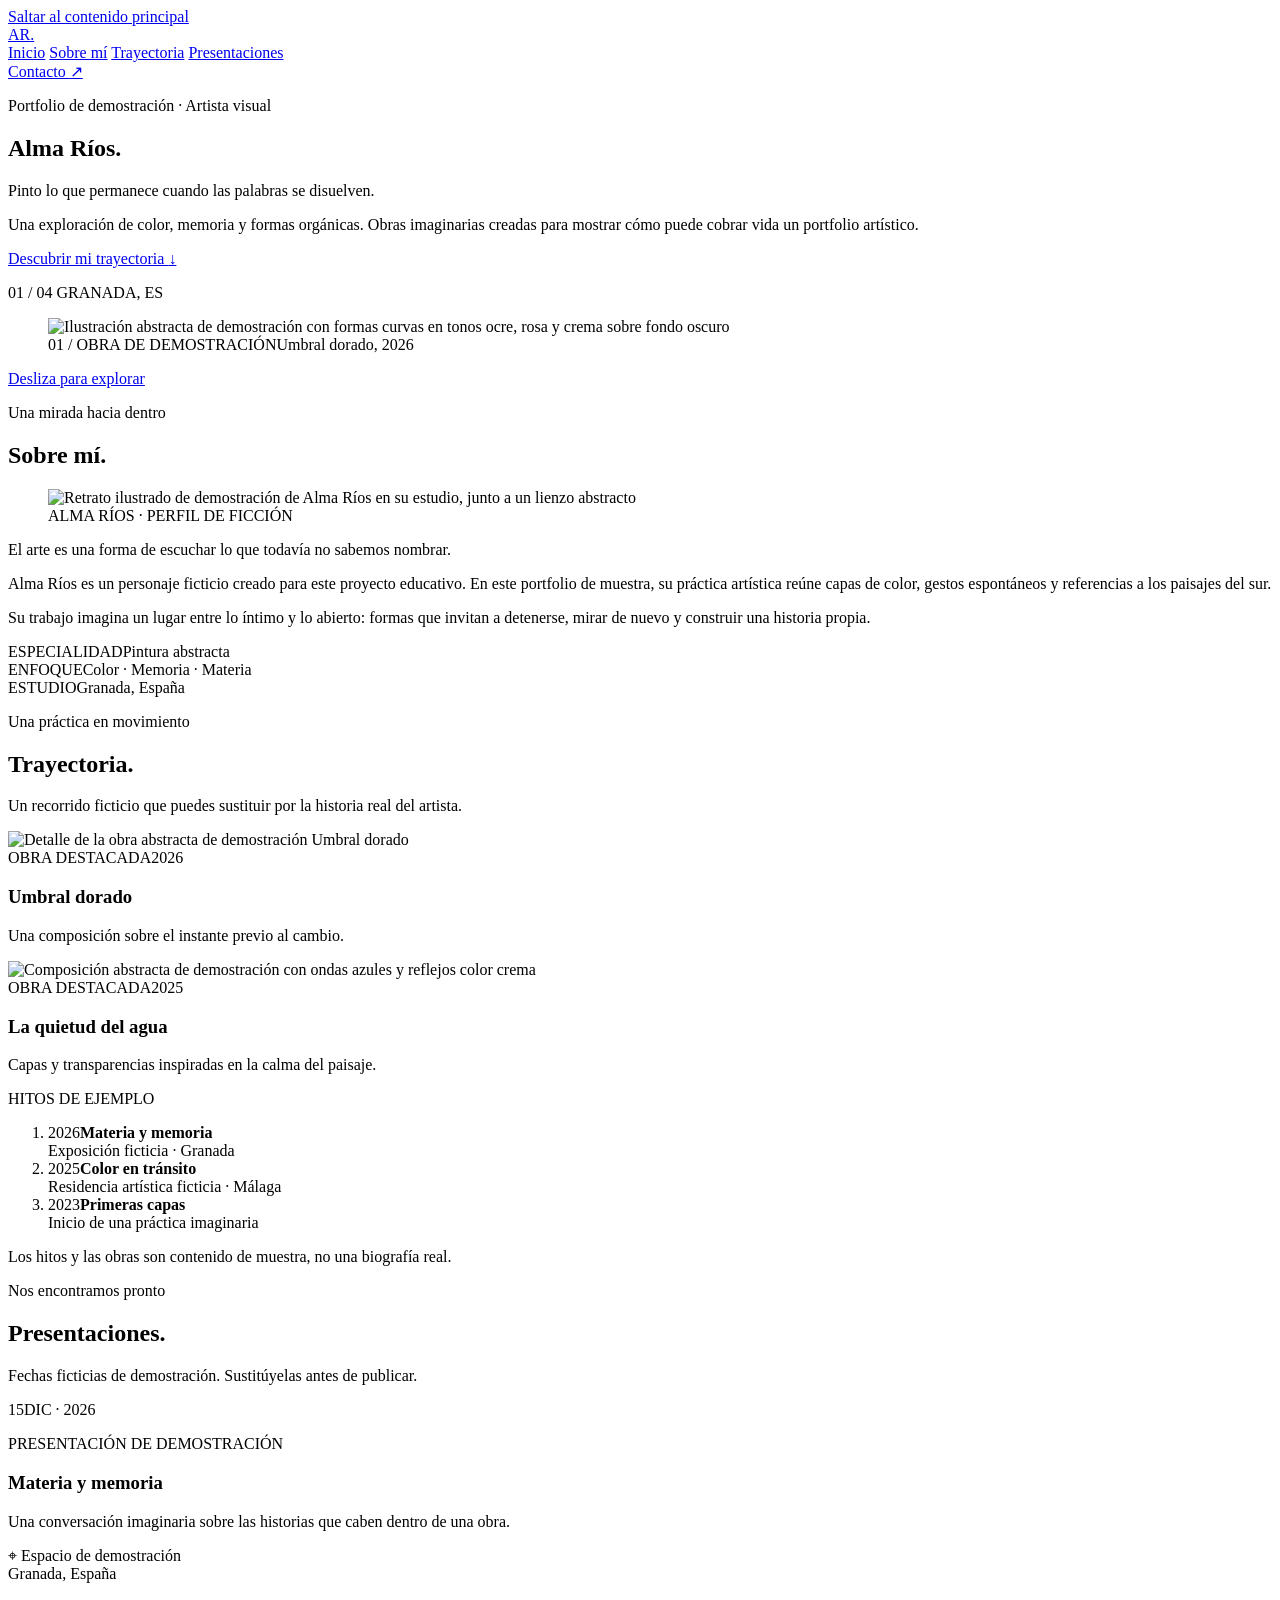
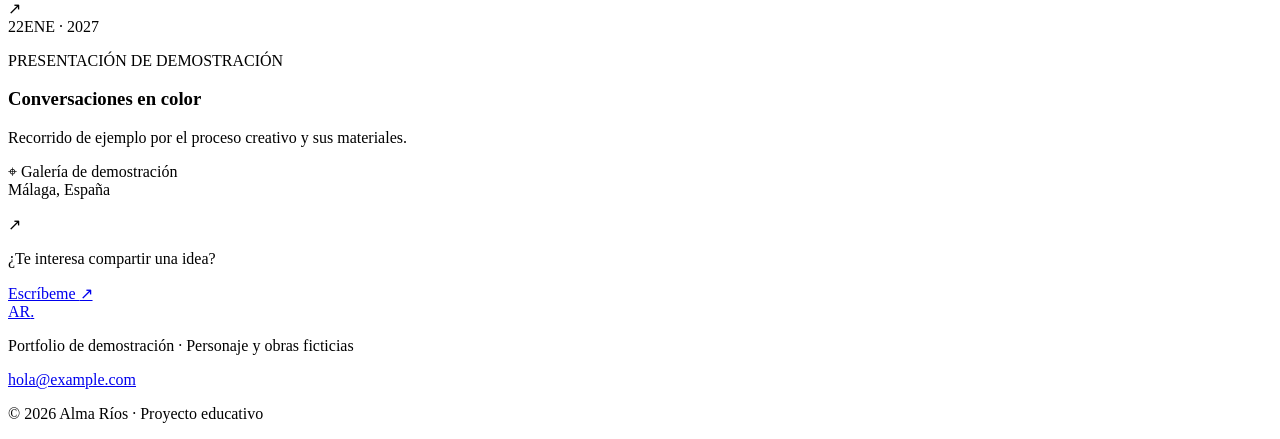
==== artist-portfolio/index.html @ b79bc636 "feat: add artist portfolio HTML" ====
<!doctype html>
<html lang="es">
  <head>
    <meta charset="utf-8">
    <meta name="viewport" content="width=device-width, initial-scale=1">
    <meta name="description" content="Portfolio de demostración de Alma Ríos, artista visual ficticia. Descubre su biografía, trayectoria, obras y presentaciones de ejemplo.">
    <meta name="theme-color" content="#121212">
    <title>Alma Ríos — Artista visual | Portfolio de demostración</title>
    <link rel="stylesheet" href="styles.css">
    <script type="application/ld+json">
      {
        "@context": "https://schema.org",
        "@graph": [
          {
            "@type": "WebSite",
            "name": "Alma Ríos — Portfolio de demostración",
            "inLanguage": "es",
            "description": "Portfolio ficticio de artista visual, creado con fines educativos."
          },
          {
            "@type": "Person",
            "name": "Alma Ríos",
            "jobTitle": "Artista visual",
            "description": "Artista visual ficticia que explora el color, la memoria y las formas orgánicas.",
            "knowsAbout": ["Pintura abstracta", "Arte contemporáneo", "Composición cromática"]
          },
          {
            "@type": "VisualArtwork",
            "name": "Umbral dorado",
            "artform": "Pintura abstracta",
            "artMedium": "Acrílico sobre lienzo (obra de demostración)",
            "creator": { "@type": "Person", "name": "Alma Ríos" }
          },
          {
            "@type": "VisualArtwork",
            "name": "La quietud del agua",
            "artform": "Pintura abstracta",
            "artMedium": "Técnica mixta sobre lienzo (obra de demostración)",
            "creator": { "@type": "Person", "name": "Alma Ríos" }
          },
          {
            "@type": "Event",
            "name": "Materia y memoria — presentación de demostración",
            "startDate": "2026-12-15T18:30:00+01:00",
            "eventStatus": "https://schema.org/EventScheduled",
            "eventAttendanceMode": "https://schema.org/OfflineEventAttendanceMode",
            "location": {
              "@type": "Place",
              "name": "Espacio de demostración",
              "address": { "@type": "PostalAddress", "addressLocality": "Granada", "addressCountry": "ES" }
            },
            "performer": { "@type": "Person", "name": "Alma Ríos" },
            "description": "Evento ficticio incluido únicamente como ejemplo educativo."
          },
          {
            "@type": "Event",
            "name": "Conversaciones en color — presentación de demostración",
            "startDate": "2027-01-22T12:00:00+01:00",
            "eventStatus": "https://schema.org/EventScheduled",
            "eventAttendanceMode": "https://schema.org/OfflineEventAttendanceMode",
            "location": {
              "@type": "Place",
              "name": "Galería de demostración",
              "address": { "@type": "PostalAddress", "addressLocality": "Málaga", "addressCountry": "ES" }
            },
            "performer": { "@type": "Person", "name": "Alma Ríos" },
            "description": "Evento ficticio incluido únicamente como ejemplo educativo."
          }
        ]
      }
    </script>
  </head>
  <body>
    <a class="skip-link" href="#contenido">Saltar al contenido principal</a>

    <header class="site-header">
      <a class="brand" href="#inicio" aria-label="Alma Ríos, ir al inicio">AR<span aria-hidden="true">.</span></a>
      <nav class="main-navigation" aria-label="Navegación principal">
        <a href="#inicio">Inicio</a>
        <a href="#sobre-mi">Sobre mí</a>
        <a href="#trayectoria">Trayectoria</a>
        <a href="#presentaciones">Presentaciones</a>
      </nav>
      <a class="header-contact" href="mailto:hola@example.com">Contacto <span aria-hidden="true">↗</span></a>
    </header>

    <main id="contenido">
      <section class="hero section-shell" id="inicio" aria-labelledby="hero-title">
        <div class="hero-copy">
          <p class="eyebrow"><span class="status-dot" aria-hidden="true"></span> Portfolio de demostración · Artista visual</p>
          <h1 id="hero-title">Alma Ríos<span class="hero-period">.</span></h1>
          <p class="hero-intro">Pinto lo que permanece cuando las palabras se disuelven.</p>
          <p class="hero-description">Una exploración de color, memoria y formas orgánicas. Obras imaginarias creadas para mostrar cómo puede cobrar vida un portfolio artístico.</p>
          <a class="button-link" href="#trayectoria">Descubrir mi trayectoria <span aria-hidden="true">↓</span></a>
          <p class="hero-index">01 <span aria-hidden="true">/</span> 04 <span class="index-line" aria-hidden="true"></span> GRANADA, ES</p>
        </div>
        <figure class="hero-artwork">
          <img src="assets/images/umbral-dorado.svg" alt="Ilustración abstracta de demostración con formas curvas en tonos ocre, rosa y crema sobre fondo oscuro" width="720" height="880" fetchpriority="high">
          <figcaption><span>01 / OBRA DE DEMOSTRACIÓN</span><span>Umbral dorado, 2026</span></figcaption>
        </figure>
        <a class="scroll-cue" href="#sobre-mi"><span class="scroll-cue-line" aria-hidden="true"></span> Desliza para explorar</a>
      </section>

      <section class="about section-shell" id="sobre-mi" aria-labelledby="about-title">
        <div class="section-heading">
          <p class="eyebrow">Una mirada hacia dentro</p>
          <h2 id="about-title">Sobre mí<span class="hero-period">.</span></h2>
        </div>
        <div class="about-grid">
          <figure class="portrait-frame">
            <img src="assets/images/retrato-estudio.svg" alt="Retrato ilustrado de demostración de Alma Ríos en su estudio, junto a un lienzo abstracto" width="620" height="760" loading="lazy">
            <figcaption>ALMA RÍOS · PERFIL DE FICCIÓN</figcaption>
          </figure>
          <div class="about-copy">
            <p class="lead-copy">El arte es una forma de escuchar lo que todavía no sabemos nombrar.</p>
            <p>Alma Ríos es un personaje ficticio creado para este proyecto educativo. En este portfolio de muestra, su práctica artística reúne capas de color, gestos espontáneos y referencias a los paisajes del sur.</p>
            <p>Su trabajo imagina un lugar entre lo íntimo y lo abierto: formas que invitan a detenerse, mirar de nuevo y construir una historia propia.</p>
            <div class="about-details">
              <div><span class="detail-label">ESPECIALIDAD</span><span>Pintura abstracta</span></div>
              <div><span class="detail-label">ENFOQUE</span><span>Color · Memoria · Materia</span></div>
              <div><span class="detail-label">ESTUDIO</span><span>Granada, España</span></div>
            </div>
          </div>
        </div>
      </section>

      <section class="journey section-shell" id="trayectoria" aria-labelledby="journey-title">
        <div class="section-heading section-heading-row">
          <div><p class="eyebrow">Una práctica en movimiento</p><h2 id="journey-title">Trayectoria<span class="hero-period">.</span></h2></div>
          <p class="section-aside">Un recorrido ficticio que puedes sustituir por la historia real del artista.</p>
        </div>
        <div class="journey-grid">
          <article class="journey-card journey-card-featured">
            <div class="card-art"><img src="assets/images/umbral-dorado.svg" alt="Detalle de la obra abstracta de demostración Umbral dorado" width="720" height="880" loading="lazy"></div>
            <div class="card-meta"><span>OBRA DESTACADA</span><span>2026</span></div>
            <h3>Umbral dorado</h3>
            <p>Una composición sobre el instante previo al cambio.</p>
          </article>
          <article class="journey-card">
            <div class="card-art card-art-water"><img src="assets/images/quietud-agua.svg" alt="Composición abstracta de demostración con ondas azules y reflejos color crema" width="720" height="880" loading="lazy"></div>
            <div class="card-meta"><span>OBRA DESTACADA</span><span>2025</span></div>
            <h3>La quietud del agua</h3>
            <p>Capas y transparencias inspiradas en la calma del paisaje.</p>
          </article>
          <article class="milestone-card">
            <p class="eyebrow">HITOS DE EJEMPLO</p>
            <ol class="milestone-list">
              <li><span class="milestone-year">2026</span><span><strong>Materia y memoria</strong><br>Exposición ficticia · Granada</span></li>
              <li><span class="milestone-year">2025</span><span><strong>Color en tránsito</strong><br>Residencia artística ficticia · Málaga</span></li>
              <li><span class="milestone-year">2023</span><span><strong>Primeras capas</strong><br>Inicio de una práctica imaginaria</span></li>
            </ol>
            <p class="demo-note">Los hitos y las obras son contenido de muestra, no una biografía real.</p>
          </article>
        </div>
      </section>

      <section class="events section-shell" id="presentaciones" aria-labelledby="events-title">
        <div class="section-heading section-heading-row">
          <div><p class="eyebrow">Nos encontramos pronto</p><h2 id="events-title">Presentaciones<span class="hero-period">.</span></h2></div>
          <p class="section-aside">Fechas ficticias de demostración. Sustitúyelas antes de publicar.</p>
        </div>
        <div class="events-list">
          <article class="event-card">
            <time class="event-date" datetime="2026-12-15T18:30:00+01:00"><span class="event-day">15</span><span class="event-month">DIC · 2026</span></time>
            <div class="event-info"><p class="event-type">PRESENTACIÓN DE DEMOSTRACIÓN</p><h3>Materia y memoria</h3><p>Una conversación imaginaria sobre las historias que caben dentro de una obra.</p></div>
            <p class="event-location"><span aria-hidden="true">⌖</span> Espacio de demostración<br>Granada, España</p>
            <span class="event-arrow" aria-hidden="true">↗</span>
          </article>
          <article class="event-card">
            <time class="event-date" datetime="2027-01-22T12:00:00+01:00"><span class="event-day">22</span><span class="event-month">ENE · 2027</span></time>
            <div class="event-info"><p class="event-type">PRESENTACIÓN DE DEMOSTRACIÓN</p><h3>Conversaciones en color</h3><p>Recorrido de ejemplo por el proceso creativo y sus materiales.</p></div>
            <p class="event-location"><span aria-hidden="true">⌖</span> Galería de demostración<br>Málaga, España</p>
            <span class="event-arrow" aria-hidden="true">↗</span>
          </article>
        </div>
        <div class="contact-cta"><p>¿Te interesa compartir una idea?</p><a href="mailto:hola@example.com">Escríbeme <span aria-hidden="true">↗</span></a></div>
      </section>
    </main>

    <footer class="site-footer">
      <a class="brand footer-brand" href="#inicio" aria-label="Alma Ríos, volver al inicio">AR<span aria-hidden="true">.</span></a>
      <p>Portfolio de demostración · Personaje y obras ficticias</p>
      <a href="mailto:hola@example.com">hola@example.com</a>
      <p class="copyright">© 2026 Alma Ríos · Proyecto educativo</p>
    </footer>
  </body>
</html>
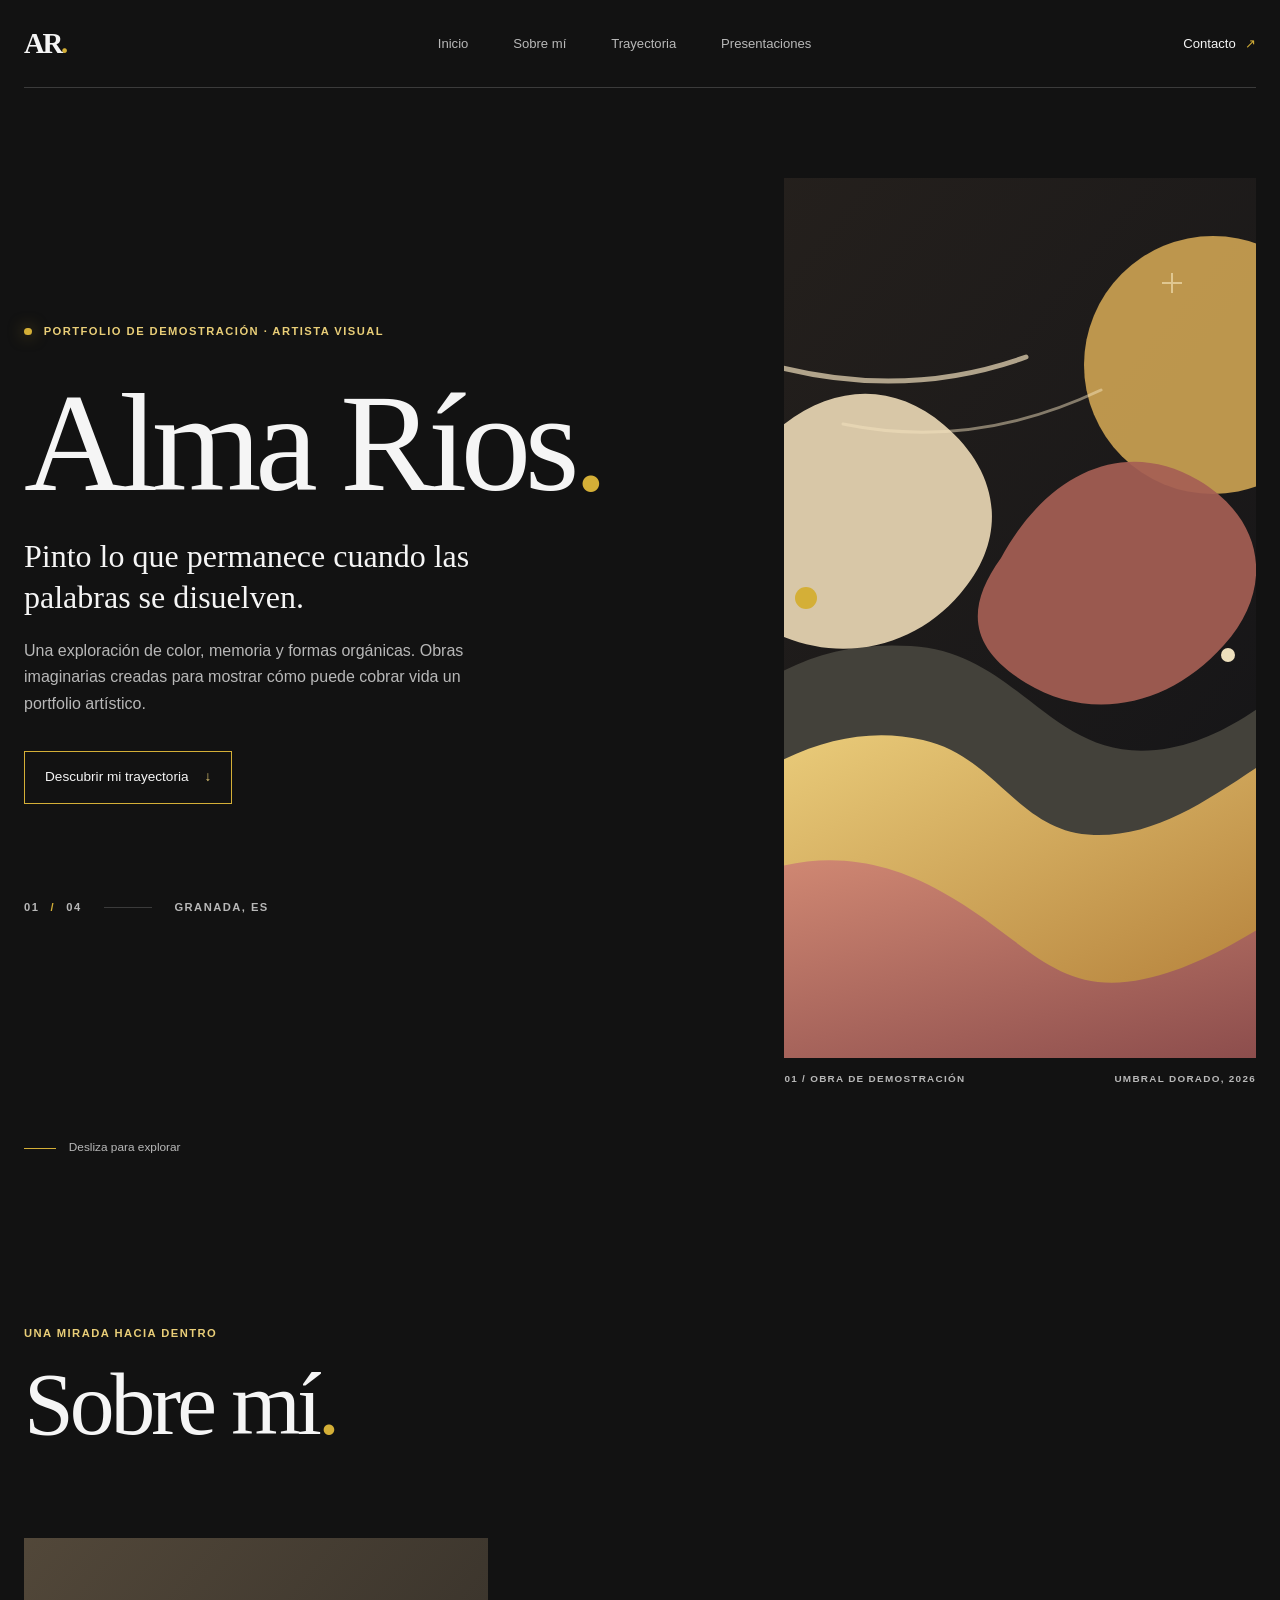
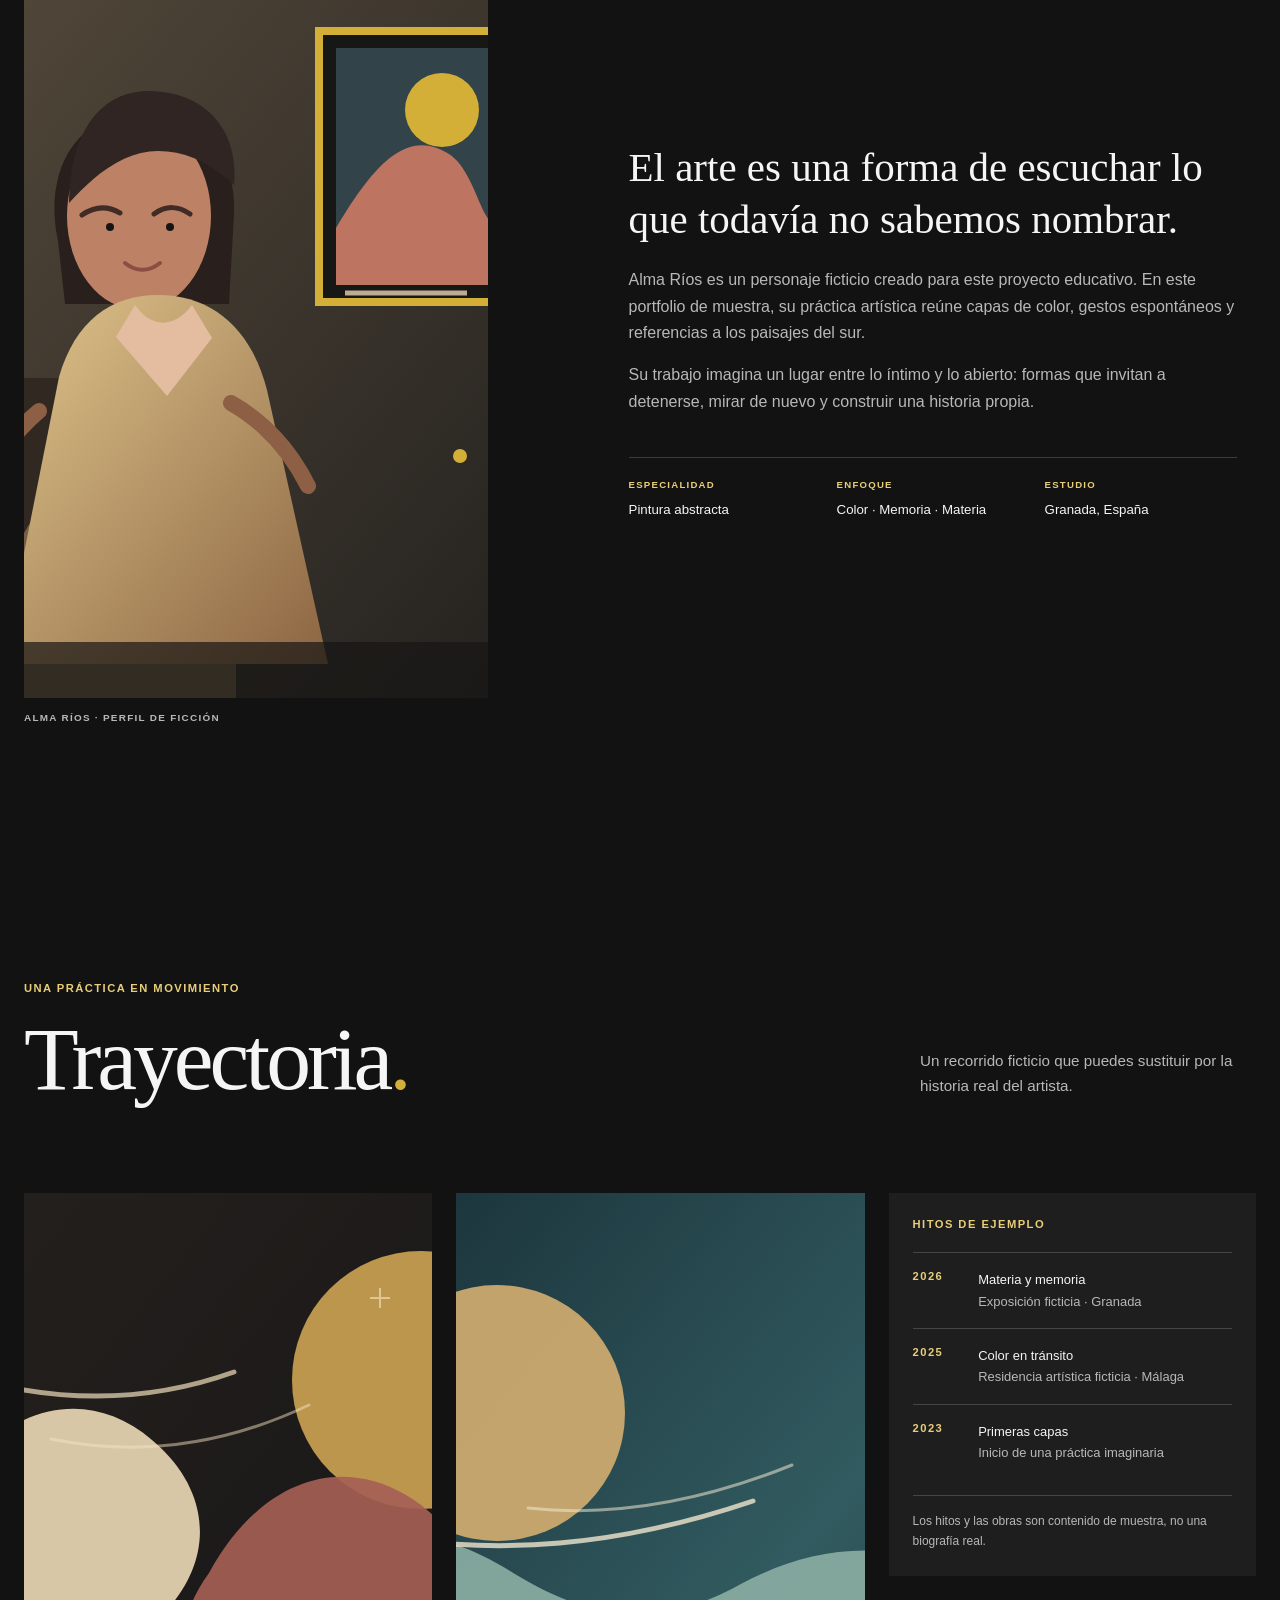
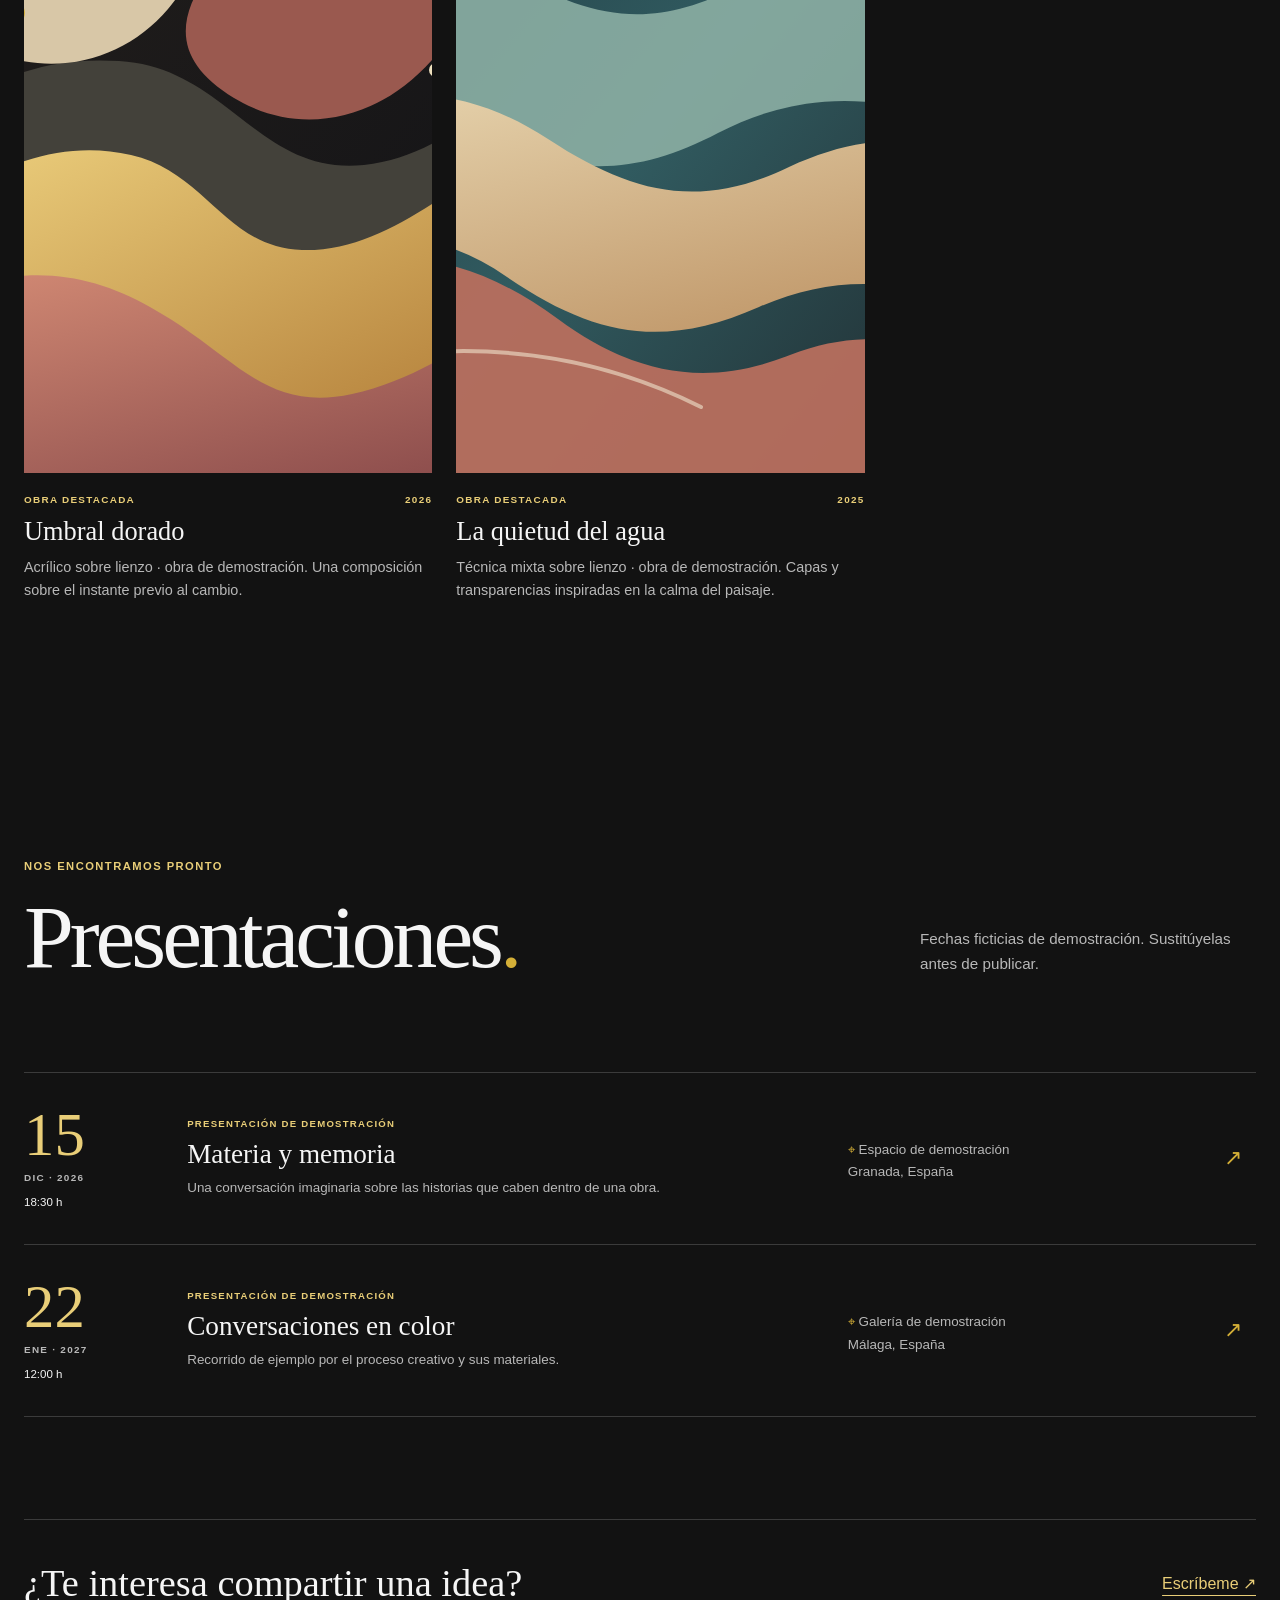
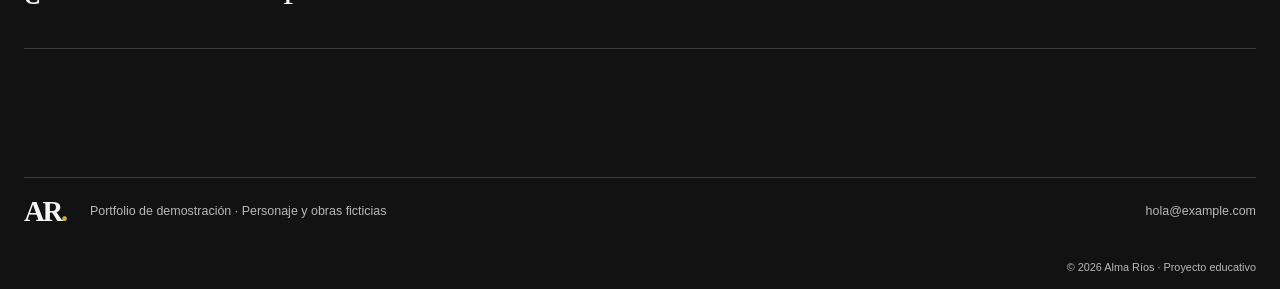
==== commit c578234b: "Align portfolio content with structured data" ====
--- a/artist-portfolio/index.html
+++ b/artist-portfolio/index.html
@@ -134,13 +134,13 @@
             <div class="card-art"><img src="assets/images/umbral-dorado.svg" alt="Detalle de la obra abstracta de demostración Umbral dorado" width="720" height="880" loading="lazy"></div>
             <div class="card-meta"><span>OBRA DESTACADA</span><span>2026</span></div>
             <h3>Umbral dorado</h3>
-            <p>Una composición sobre el instante previo al cambio.</p>
+            <p>Acrílico sobre lienzo · obra de demostración. Una composición sobre el instante previo al cambio.</p>
           </article>
           <article class="journey-card">
             <div class="card-art card-art-water"><img src="assets/images/quietud-agua.svg" alt="Composición abstracta de demostración con ondas azules y reflejos color crema" width="720" height="880" loading="lazy"></div>
             <div class="card-meta"><span>OBRA DESTACADA</span><span>2025</span></div>
             <h3>La quietud del agua</h3>
-            <p>Capas y transparencias inspiradas en la calma del paisaje.</p>
+            <p>Técnica mixta sobre lienzo · obra de demostración. Capas y transparencias inspiradas en la calma del paisaje.</p>
           </article>
           <article class="milestone-card">
             <p class="eyebrow">HITOS DE EJEMPLO</p>
@@ -161,13 +161,13 @@
         </div>
         <div class="events-list">
           <article class="event-card">
-            <time class="event-date" datetime="2026-12-15T18:30:00+01:00"><span class="event-day">15</span><span class="event-month">DIC · 2026</span></time>
+            <time class="event-date" datetime="2026-12-15T18:30:00+01:00"><span class="event-day">15</span><span class="event-month">DIC · 2026</span><span class="event-time">18:30 h</span></time>
             <div class="event-info"><p class="event-type">PRESENTACIÓN DE DEMOSTRACIÓN</p><h3>Materia y memoria</h3><p>Una conversación imaginaria sobre las historias que caben dentro de una obra.</p></div>
             <p class="event-location"><span aria-hidden="true">⌖</span> Espacio de demostración<br>Granada, España</p>
             <span class="event-arrow" aria-hidden="true">↗</span>
           </article>
           <article class="event-card">
-            <time class="event-date" datetime="2027-01-22T12:00:00+01:00"><span class="event-day">22</span><span class="event-month">ENE · 2027</span></time>
+            <time class="event-date" datetime="2027-01-22T12:00:00+01:00"><span class="event-day">22</span><span class="event-month">ENE · 2027</span><span class="event-time">12:00 h</span></time>
             <div class="event-info"><p class="event-type">PRESENTACIÓN DE DEMOSTRACIÓN</p><h3>Conversaciones en color</h3><p>Recorrido de ejemplo por el proceso creativo y sus materiales.</p></div>
             <p class="event-location"><span aria-hidden="true">⌖</span> Galería de demostración<br>Málaga, España</p>
             <span class="event-arrow" aria-hidden="true">↗</span>
--- a/artist-portfolio/styles.css
+++ b/artist-portfolio/styles.css
@@ -0,0 +1,825 @@
+:root {
+  color-scheme: dark;
+  --color-background: #121212;
+  --color-surface: #1e1e1e;
+  --color-surface-raised: #282622;
+  --color-text: #f5f5f5;
+  --color-text-muted: #b8b8b8;
+  --color-accent: #d4af37;
+  --color-accent-soft: #e9ce78;
+  --color-rule: rgb(245 245 245 / 18%);
+  --font-body: "Avenir Next", Avenir, "Segoe UI", sans-serif;
+  --font-display: "Iowan Old Style", "Palatino Linotype", "Book Antiqua", Georgia, serif;
+  --content-width: 82rem;
+  --space-section: clamp(5rem, 10vw, 9rem);
+}
+
+/* Reset y estilos base */
+*,
+*::before,
+*::after {
+  box-sizing: border-box;
+}
+
+html {
+  scroll-behavior: smooth;
+  scroll-padding-top: 5rem;
+}
+
+body {
+  min-width: 0;
+  margin: 0;
+  background: var(--color-background);
+  color: var(--color-text);
+  font-family: var(--font-body);
+  font-size: 1rem;
+  line-height: 1.65;
+}
+
+img {
+  display: block;
+  max-width: 100%;
+}
+
+figure,
+p {
+  margin: 0;
+}
+
+a {
+  color: inherit;
+}
+
+/* Tipografía */
+h1,
+h2,
+h3 {
+  margin: 0;
+  font-weight: 400;
+}
+
+h1,
+h2 {
+  font-family: var(--font-display);
+  letter-spacing: -0.045em;
+}
+
+h1 {
+  font-size: clamp(4.5rem, 11vw, 10rem);
+  line-height: 0.95;
+}
+
+h2 {
+  font-size: clamp(3.2rem, 7vw, 6.3rem);
+  line-height: 1;
+}
+
+h3 {
+  font-size: 1.4rem;
+  line-height: 1.25;
+}
+
+/* Layout general */
+.section-shell,
+.site-header,
+.site-footer {
+  width: min(calc(100% - 3rem), var(--content-width));
+  margin-inline: auto;
+}
+
+.section-shell {
+  min-height: 100vh;
+  padding-block: var(--space-section);
+  scroll-margin-top: 3rem;
+}
+
+.eyebrow,
+.detail-label,
+.card-meta,
+.event-type,
+.event-month,
+.hero-index,
+.portrait-frame figcaption,
+.hero-artwork figcaption,
+.milestone-year {
+  font-size: 0.7rem;
+  font-weight: 700;
+  letter-spacing: 0.13em;
+  line-height: 1.4;
+  text-transform: uppercase;
+}
+
+.eyebrow {
+  color: var(--color-accent-soft);
+}
+
+.hero-period {
+  color: var(--color-accent);
+}
+
+.section-heading {
+  margin-bottom: clamp(3rem, 7vw, 6rem);
+}
+
+.section-heading .eyebrow {
+  margin-bottom: 1.1rem;
+}
+
+.section-heading-row {
+  display: flex;
+  align-items: end;
+  justify-content: space-between;
+  gap: 2rem;
+}
+
+.section-aside {
+  max-width: 21rem;
+  padding-bottom: 0.35rem;
+  color: var(--color-text-muted);
+  font-size: 0.95rem;
+}
+
+/* Navegación */
+.site-header {
+  position: relative;
+  z-index: 1;
+  display: flex;
+  align-items: center;
+  justify-content: space-between;
+  min-height: 5.5rem;
+  border-bottom: 1px solid var(--color-rule);
+}
+
+.brand {
+  font-family: var(--font-display);
+  font-size: 1.8rem;
+  font-weight: 700;
+  letter-spacing: -0.08em;
+  text-decoration: none;
+}
+
+.brand span {
+  color: var(--color-accent);
+}
+
+.main-navigation {
+  display: flex;
+  align-items: center;
+  gap: clamp(1.25rem, 3.5vw, 3.5rem);
+}
+
+.main-navigation a,
+.header-contact {
+  color: var(--color-text-muted);
+  font-size: 0.82rem;
+  text-decoration: none;
+  transition: color 180ms ease;
+}
+
+.main-navigation a:hover,
+.header-contact:hover,
+.site-footer a:hover {
+  color: var(--color-accent-soft);
+}
+
+.header-contact {
+  color: var(--color-text);
+}
+
+.header-contact span {
+  margin-left: 0.35rem;
+  color: var(--color-accent);
+}
+
+/* Sección Hero */
+.hero {
+  position: relative;
+  display: grid;
+  grid-template-columns: minmax(0, 1.04fr) minmax(18rem, 0.76fr);
+  align-items: center;
+  gap: clamp(3rem, 9vw, 9rem);
+  padding-top: clamp(4rem, 7vw, 7rem);
+  padding-bottom: 7rem;
+}
+
+.hero-copy {
+  padding-bottom: 1.5rem;
+}
+
+.hero-copy .eyebrow {
+  display: flex;
+  align-items: center;
+  gap: 0.75rem;
+  margin-bottom: 2.3rem;
+}
+
+.status-dot {
+  width: 0.48rem;
+  aspect-ratio: 1;
+  border-radius: 50%;
+  background: var(--color-accent);
+  box-shadow: 0 0 1rem rgb(212 175 55 / 55%);
+}
+
+.hero-intro {
+  max-width: 34rem;
+  margin-top: 1.6rem;
+  font-family: var(--font-display);
+  font-size: clamp(1.4rem, 2.5vw, 2rem);
+  line-height: 1.3;
+}
+
+.hero-description {
+  max-width: 31rem;
+  margin-top: 1.2rem;
+  color: var(--color-text-muted);
+}
+
+.button-link {
+  display: inline-flex;
+  align-items: center;
+  gap: 1rem;
+  margin-top: 2.1rem;
+  padding: 0.9rem 1.25rem;
+  border: 1px solid var(--color-accent);
+  color: var(--color-text);
+  font-size: 0.85rem;
+  text-decoration: none;
+  transition: background-color 180ms ease, color 180ms ease;
+}
+
+.button-link:hover {
+  background: var(--color-accent);
+  color: var(--color-background);
+}
+
+.button-link span {
+  color: var(--color-accent-soft);
+}
+
+.button-link:hover span {
+  color: inherit;
+}
+
+.hero-index {
+  display: flex;
+  align-items: center;
+  gap: 0.7rem;
+  margin-top: clamp(3rem, 8vw, 6rem);
+  color: var(--color-text-muted);
+}
+
+.hero-index span:first-of-type {
+  color: var(--color-accent);
+}
+
+.index-line {
+  width: 3rem;
+  height: 1px;
+  margin-inline: 0.7rem;
+  background: var(--color-rule);
+}
+
+.hero-artwork {
+  width: min(100%, 30rem);
+  justify-self: end;
+}
+
+.hero-artwork img {
+  width: 100%;
+  aspect-ratio: 0.82;
+  object-fit: cover;
+}
+
+.hero-artwork figcaption {
+  display: flex;
+  justify-content: space-between;
+  gap: 1rem;
+  padding-top: 0.9rem;
+  color: var(--color-text-muted);
+  font-size: 0.62rem;
+}
+
+.scroll-cue {
+  position: absolute;
+  bottom: 2.5rem;
+  left: 0;
+  display: flex;
+  align-items: center;
+  gap: 0.8rem;
+  color: var(--color-text-muted);
+  font-size: 0.74rem;
+  text-decoration: none;
+}
+
+.scroll-cue-line {
+  width: 2rem;
+  height: 1px;
+  background: var(--color-accent);
+}
+
+/* Sección About */
+.about-grid {
+  display: grid;
+  grid-template-columns: minmax(15rem, 0.78fr) minmax(0, 1fr);
+  align-items: center;
+  gap: clamp(3rem, 9vw, 9rem);
+}
+
+.portrait-frame {
+  max-width: 29rem;
+}
+
+.portrait-frame img {
+  width: 100%;
+  aspect-ratio: 0.82;
+  object-fit: cover;
+}
+
+.portrait-frame figcaption {
+  margin-top: 0.8rem;
+  color: var(--color-text-muted);
+  font-size: 0.62rem;
+}
+
+.about-copy {
+  max-width: 38rem;
+}
+
+.lead-copy {
+  margin-bottom: 1.4rem;
+  font-family: var(--font-display);
+  font-size: clamp(1.7rem, 3.2vw, 2.6rem);
+  line-height: 1.25;
+}
+
+.about-copy > p:not(.lead-copy) {
+  margin-top: 1rem;
+  color: var(--color-text-muted);
+}
+
+.about-details {
+  display: grid;
+  grid-template-columns: repeat(3, 1fr);
+  gap: 1rem;
+  margin-top: 2.6rem;
+  padding-top: 1.3rem;
+  border-top: 1px solid var(--color-rule);
+}
+
+.about-details div {
+  display: grid;
+  gap: 0.45rem;
+}
+
+.detail-label {
+  color: var(--color-accent-soft);
+  font-size: 0.6rem;
+}
+
+.about-details div span:last-child {
+  font-size: 0.83rem;
+}
+
+/* Sección trayectoria */
+.journey-grid {
+  display: grid;
+  grid-template-columns: 1fr 1fr 0.9fr;
+  align-items: start;
+  gap: 1.5rem;
+}
+
+.journey-card {
+  min-width: 0;
+}
+
+.card-art {
+  overflow: hidden;
+  background: var(--color-surface);
+}
+
+.card-art img {
+  width: 100%;
+  aspect-ratio: 1.1;
+  object-fit: cover;
+  transition: transform 400ms ease;
+}
+
+.journey-card:hover .card-art img {
+  transform: scale(1.035);
+}
+
+.card-art-water img {
+  object-position: center 38%;
+}
+
+.card-meta {
+  display: flex;
+  justify-content: space-between;
+  gap: 1rem;
+  margin-top: 1.2rem;
+  color: var(--color-accent-soft);
+  font-size: 0.62rem;
+}
+
+.journey-card h3 {
+  margin-top: 0.55rem;
+  font-family: var(--font-display);
+  font-size: 1.65rem;
+}
+
+.journey-card > p {
+  margin-top: 0.45rem;
+  color: var(--color-text-muted);
+  font-size: 0.9rem;
+}
+
+.milestone-card {
+  padding: 1.5rem;
+  background: var(--color-surface);
+}
+
+.milestone-card > .eyebrow {
+  margin-bottom: 1.2rem;
+}
+
+.milestone-list {
+  margin: 0;
+  padding: 0;
+  list-style: none;
+}
+
+.milestone-list li {
+  display: grid;
+  grid-template-columns: 3.5rem 1fr;
+  gap: 0.6rem;
+  padding-block: 1rem;
+  border-top: 1px solid var(--color-rule);
+  color: var(--color-text-muted);
+  font-size: 0.81rem;
+}
+
+.milestone-year {
+  color: var(--color-accent-soft);
+}
+
+.milestone-list strong {
+  color: var(--color-text);
+  font-weight: 500;
+}
+
+.demo-note {
+  margin-top: 1rem;
+  padding-top: 1rem;
+  border-top: 1px solid var(--color-rule);
+  color: var(--color-text-muted);
+  font-size: 0.75rem;
+}
+
+/* Sección presentaciones */
+.events-list {
+  border-top: 1px solid var(--color-rule);
+}
+
+.event-card {
+  display: grid;
+  grid-template-columns: 7rem minmax(0, 1.5fr) minmax(10rem, 0.8fr) 2rem;
+  align-items: center;
+  gap: clamp(1rem, 4vw, 3.5rem);
+  padding: 2rem 0;
+  border-bottom: 1px solid var(--color-rule);
+}
+
+.event-date {
+  display: grid;
+  justify-items: start;
+  color: var(--color-accent-soft);
+  text-decoration: none;
+}
+
+.event-day {
+  font-family: var(--font-display);
+  font-size: 3.8rem;
+  line-height: 1;
+}
+
+.event-month {
+  margin-top: 0.35rem;
+  color: var(--color-text-muted);
+  font-size: 0.62rem;
+}
+
+.event-time {
+  margin-top: 0.5rem;
+  color: var(--color-text);
+  font-size: 0.72rem;
+  letter-spacing: normal;
+}
+
+.event-type {
+  margin-bottom: 0.4rem;
+  color: var(--color-accent-soft);
+  font-size: 0.6rem;
+}
+
+.event-info h3 {
+  font-family: var(--font-display);
+  font-size: 1.7rem;
+}
+
+.event-info > p:last-child,
+.event-location {
+  margin-top: 0.4rem;
+  color: var(--color-text-muted);
+  font-size: 0.84rem;
+}
+
+.event-location span {
+  color: var(--color-accent);
+}
+
+.event-arrow {
+  color: var(--color-accent);
+  font-size: 1.4rem;
+}
+
+.contact-cta {
+  display: flex;
+  align-items: center;
+  justify-content: space-between;
+  gap: 2rem;
+  margin-top: clamp(4rem, 8vw, 7rem);
+  padding: 2rem 0;
+  border-top: 1px solid var(--color-rule);
+  border-bottom: 1px solid var(--color-rule);
+}
+
+.contact-cta p {
+  font-family: var(--font-display);
+  font-size: clamp(1.6rem, 3vw, 2.6rem);
+}
+
+.contact-cta a {
+  color: var(--color-accent-soft);
+  text-decoration-thickness: 1px;
+  text-underline-offset: 0.35rem;
+}
+
+/* Footer */
+.site-footer {
+  display: grid;
+  grid-template-columns: auto 1fr auto;
+  align-items: center;
+  gap: 1.5rem;
+  min-height: 7rem;
+  border-top: 1px solid var(--color-rule);
+  color: var(--color-text-muted);
+  font-size: 0.78rem;
+}
+
+.footer-brand {
+  color: var(--color-text);
+}
+
+.site-footer > a:not(.brand) {
+  text-decoration: none;
+}
+
+.copyright {
+  grid-column: 2 / 4;
+  justify-self: end;
+  margin-top: -1.4rem;
+  font-size: 0.68rem;
+}
+
+/* Accesibilidad */
+.skip-link {
+  position: absolute;
+  top: 0.75rem;
+  left: 0.75rem;
+  z-index: 5;
+  padding: 0.75rem 1rem;
+  transform: translateY(-160%);
+  background: var(--color-accent);
+  color: var(--color-background);
+  font-weight: 700;
+}
+
+.skip-link:focus {
+  transform: translateY(0);
+}
+
+:focus-visible {
+  outline: 3px solid var(--color-accent-soft);
+  outline-offset: 4px;
+}
+
+/* Media queries */
+@media (max-width: 58rem) {
+  .hero {
+    grid-template-columns: minmax(0, 1fr) minmax(15rem, 0.8fr);
+    gap: 2.5rem;
+  }
+
+  .journey-grid {
+    grid-template-columns: repeat(2, minmax(0, 1fr));
+  }
+
+  .milestone-card {
+    grid-column: 1 / -1;
+  }
+
+  .event-card {
+    grid-template-columns: 5rem minmax(0, 1fr) minmax(9rem, 0.7fr) 1.5rem;
+    gap: 1.25rem;
+  }
+}
+
+@media (max-width: 42rem) {
+  .section-shell,
+  .site-header,
+  .site-footer {
+    width: min(calc(100% - 2rem), var(--content-width));
+  }
+
+  .site-header {
+    min-height: 4.5rem;
+    flex-wrap: wrap;
+    row-gap: 0.4rem;
+    padding-block: 0.8rem;
+  }
+
+  .brand {
+    font-size: 1.55rem;
+  }
+
+  .main-navigation {
+    order: 3;
+    width: 100%;
+    justify-content: space-between;
+    gap: 0.5rem;
+    padding-top: 0.45rem;
+  }
+
+  .main-navigation a {
+    font-size: 0.72rem;
+  }
+
+  .header-contact {
+    margin-left: auto;
+  }
+
+  .section-shell {
+    min-height: auto;
+    padding-block: 5.5rem;
+  }
+
+  .hero {
+    min-height: calc(100svh - 7rem);
+    grid-template-columns: 1fr;
+    align-content: center;
+    gap: 2.5rem;
+    padding-top: 3.5rem;
+    padding-bottom: 6rem;
+  }
+
+  .hero-copy .eyebrow {
+    margin-bottom: 1.4rem;
+    font-size: 0.62rem;
+  }
+
+  h1 {
+    font-size: clamp(4.3rem, 18vw, 7rem);
+  }
+
+  .hero-artwork {
+    width: min(100%, 25rem);
+    justify-self: center;
+  }
+
+  .hero-artwork img {
+    max-height: 55vh;
+    aspect-ratio: 1.15;
+  }
+
+  .hero-index {
+    margin-top: 2rem;
+  }
+
+  .scroll-cue {
+    bottom: 1.75rem;
+  }
+
+  .section-heading-row {
+    display: block;
+  }
+
+  .section-aside {
+    margin-top: 1.2rem;
+  }
+
+  .about-grid {
+    grid-template-columns: 1fr;
+    gap: 2.5rem;
+  }
+
+  .portrait-frame {
+    width: min(100%, 24rem);
+  }
+
+  .about-details {
+    grid-template-columns: 1fr;
+    gap: 1rem;
+  }
+
+  .about-details div {
+    grid-template-columns: 7.5rem 1fr;
+  }
+
+  .journey-grid {
+    grid-template-columns: 1fr;
+    gap: 2.5rem;
+  }
+
+  .milestone-card {
+    grid-column: auto;
+  }
+
+  .card-art img {
+    aspect-ratio: 1.25;
+  }
+
+  .event-card {
+    grid-template-columns: 4.2rem 1fr 1.25rem;
+    align-items: start;
+    gap: 0.75rem 1rem;
+    padding-block: 1.5rem;
+  }
+
+  .event-day {
+    font-size: 3rem;
+  }
+
+  .event-info h3 {
+    font-size: 1.4rem;
+  }
+
+  .event-location {
+    grid-column: 2 / 3;
+    margin-top: 0;
+  }
+
+  .event-arrow {
+    grid-column: 3;
+    grid-row: 1;
+  }
+
+  .contact-cta {
+    align-items: start;
+  }
+
+  .site-footer {
+    grid-template-columns: auto 1fr;
+    gap: 0.75rem 1rem;
+    padding-block: 1.5rem;
+  }
+
+  .site-footer > p:nth-child(2) {
+    grid-column: 2;
+  }
+
+  .site-footer > a:not(.brand) {
+    grid-column: 2;
+  }
+
+  .copyright {
+    grid-column: 2;
+    justify-self: start;
+    margin-top: 0;
+  }
+}
+
+@media (max-width: 22rem) {
+  h1 {
+    font-size: clamp(3rem, 16vw, 4.3rem);
+  }
+
+  .main-navigation {
+    gap: 0.25rem;
+  }
+
+  .main-navigation a {
+    font-size: 0.65rem;
+  }
+}
+
+@media (prefers-reduced-motion: reduce) {
+  *,
+  *::before,
+  *::after {
+    scroll-behavior: auto !important;
+    transition-duration: 0.01ms !important;
+    animation-duration: 0.01ms !important;
+    animation-iteration-count: 1 !important;
+  }
+}
